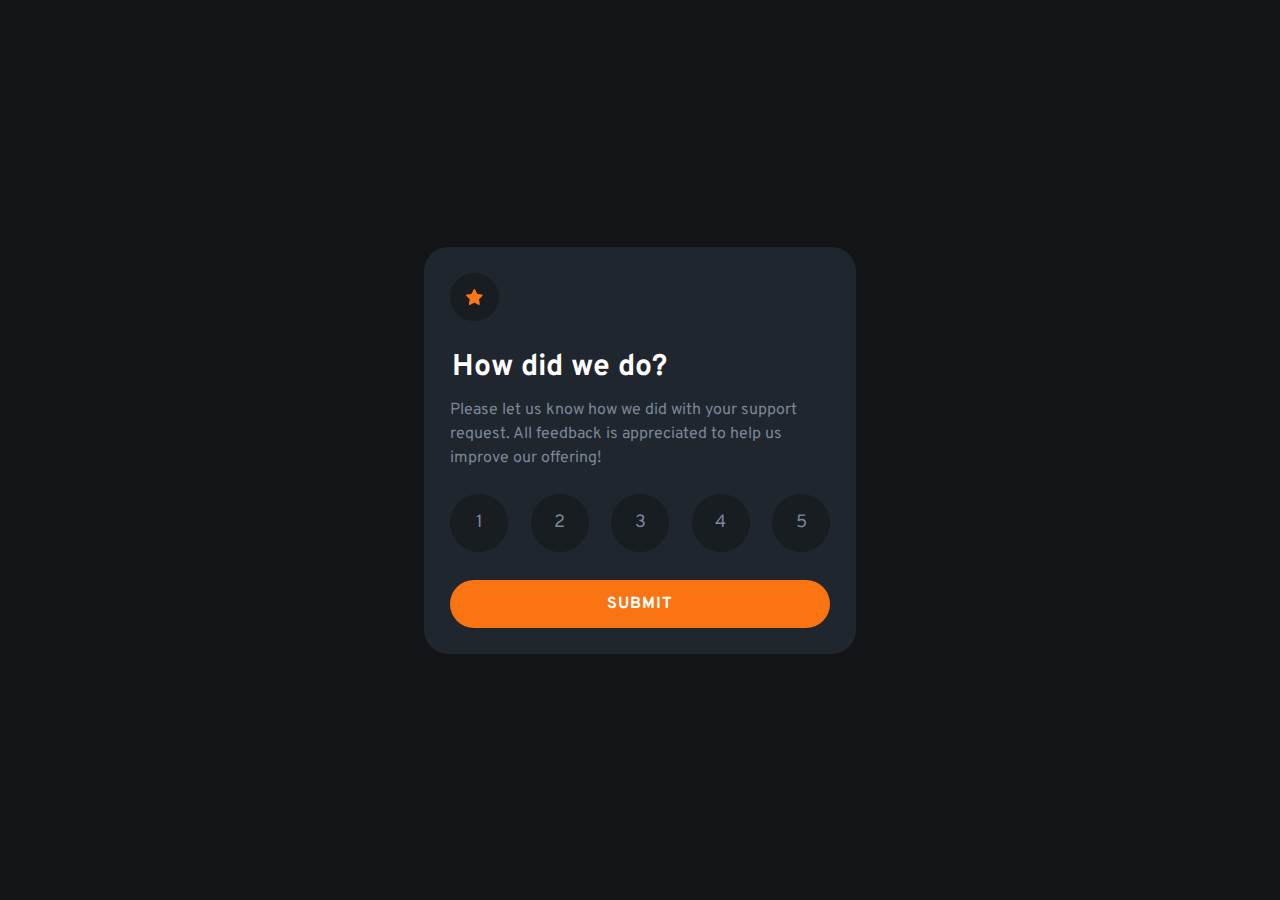
==== index.html @ ef5b9244 "nested form in .container and add name to form" ====
<!DOCTYPE html>
<html lang="en">
<head>
  <meta charset="UTF-8">
  <meta name="viewport" content="width=device-width, initial-scale=1.0"> <!-- displays site properly based on user's device -->

  <link rel="icon" type="image/png" sizes="32x32" href="./images/favicon-32x32.png">

  <!-- CSS -->
  <link rel="stylesheet" href="./styles/index.css">
  <link rel="stylesheet" href="./styles/reset.css">

  <!-- google font -->
  <link rel="preconnect" href="https://fonts.googleapis.com">
  <link rel="preconnect" href="https://fonts.gstatic.com" crossorigin>
  <link href="https://fonts.googleapis.com/css2?family=Overpass:wght@400;700&display=swap" rel="stylesheet">
  
  <title>Frontend Mentor | Interactive rating component</title>

</head>
<body>
  <main>
    <section>
      <h1 class="sr-only">Rating Component</h1>
      <div class="container">
        <form action="#" name="rating">
          <div class="img-wrapper">
            <img src="./images/icon-star.svg" alt="" aria-hidden="true">
          </div>
          <fieldset>
            <legend>How did we do?</legend>
            <p>
              Please let us know how we did with your support request.
              All feedback is appreciated to help us improve our offering!
            </p>
            <div class="radio-button-container">
              <label class="radio-label">
                <div class="value-wrapper"><span>1</span></div>
                <input class="radio-input" type="radio" name="rate" value="1">
              </label>
              <label class="radio-label">
                <div class="value-wrapper"><span>2</span></div>
                <input class="radio-input" type="radio" name="rate" value="2">
              </label>
              <label class="radio-label">
                <div class="value-wrapper"><span>3</span></div>
                <input class="radio-input" type="radio" name="rate" value="3">
              </label>
              <label class="radio-label">
                <div class="value-wrapper"><span>4</span></div>
                <input class="radio-input" type="radio" name="rate" value="4">
              </label>
              <label class="radio-label">
                <div class="value-wrapper"><span>5</span></div>
                <input class="radio-input" type="radio" name="rate" value="5">
              </label>
            </div>
            <input class="button" type="submit" value="submit">
          </fieldset>
        </form>
      </div>
    </section>
  </main>
</body>
</html>
---- styles/index.css ----
/* Base Styles */
:root {
  /* color */
  --clr-primary-400: hsl(25, 97%, 53%);

  --clr-neutral-400: hsl(0, 0%, 100%);
  --clr-neutral-500: hsl(217, 12%, 63%);
  --clr-neutral-600: hsl(216, 12%, 54%);
  --clr-neutral-700: hsl(213, 19%, 18%);
  --clr-neutral-800: hsl(216, 12%, 8%);

  /* font family */
  --ff-main: 'Overpass', sans-serif;
  --ff-body: var(--ff-main);

  /* font size */
  --fs-400: 0.9375rem;
  --fs-body: var(--fw-400);
  
  /* font weight */
  --fw-700: 700;
  --fw-400: 400;

  --fw-bold: var(--fw-700);
  --fw-regular: var(--fw-400);
}

body {
  font-family: var(--ff-body);
  font-size: var(--fs-body);
  font-weight: var(--fw-regular);
  background-color: var(--clr-neutral-800);
  color: var(--clr-neutral-600);
}

.flex {
  display: flex;
  justify-content: center;
  align-items: center;
}

.sr-only {
  border: 0 !important;
  clip: rect(1px, 1px, 1px, 1px) !important;
  clip-path: inset(50%) !important;
  -webkit-clip-path: inset(50%) !important;
  height: 1px !important;
  width: 1px !important;
  position: absolute !important;
  overflow: hidden !important;
  white-space: nowrap !important;
  padding: 0 !important;
  margin: -1px !important;
}

/* General Styles */
main {
  display: grid;
  place-content: center;
  place-items: center;
  height: 100vh;
}

section {
  --max-width: 27rem;
  --padding-inline: 2rem;

  width: min(var(--max-width), 100% - var(--padding-inline));
}

.container {
  background-color: hsla(213, 20%, 18%, 0.7);
  padding: 1.625rem;
  border-radius: 1.5rem;
}

.img-wrapper {
  display: inline-block;
  background-color: hsla(216, 12%, 8%, 0.5);
  border-radius: 50%;
  padding: 1rem;
  margin-bottom: 1rem;
}

fieldset {
  border: 0;
  padding: 0;
}

legend {
  font-size: 1.875rem;
  font-weight: var(--fw-bold);
  color: var(--clr-neutral-400);
  margin-bottom: 0.5rem;
}

p {
  margin-bottom: 1.5rem;
}

.radio-button-container {
  display: flex;
  justify-content: space-between;
  margin-bottom: 1.75rem;
}

.radio-label {
  font-size: 1.125rem;
}

.radio-input {
  display: none;
}

.value-wrapper {
  display: grid;
  place-items: center;
  width: 3.625rem;
  height: 3.625rem;
  background-color: hsla(216, 12%, 8%, 0.5);
  border-radius: 50%;
  cursor: pointer;
}

.button {
  width: 100%;
  background-color: var(--clr-primary-400);
  color: var(--clr-neutral-400);
  font-weight: var(--fw-bold);
  letter-spacing: 1px;
  line-height: 1;
  text-transform: uppercase;
  border: 0;
  border-radius: 999px;
  padding-block: 1rem;
  cursor: pointer;
}

/* Interactive States */

.value-wrapper, .button {
  transition: background-color 0.3s, color 0.3s;
}

.value-wrapper:hover {
  background-color: var(--clr-neutral-500);
  color: var(--clr-neutral-400);
}

.button:hover {
  background-color: var(--clr-neutral-400);
  color: var(--clr-primary-400)
}

@media only screen and (max-width: 400px) {
  body, .button {
    font-size: 0.875rem;
  }

  .img-wrapper {
    margin-bottom: 0.5rem;
  }

  legend {
    font-size: 1.5rem;
  }

  .radio-button-container {
    margin-bottom: 1.375rem;
  }

  .radio-label {
    font-size: 1rem;
  }

  .value-wrapper {
    width: 3rem;
    height: 3rem;
  }

  .button {
    padding-block: 0.875rem;
  }
}

@media only screen and (max-width: 360px) {
  .rating-form-container {
    padding: 1rem;
  }

  .value-wrapper {
    width: 2.5rem;
    height: 2.5rem;
  }
}
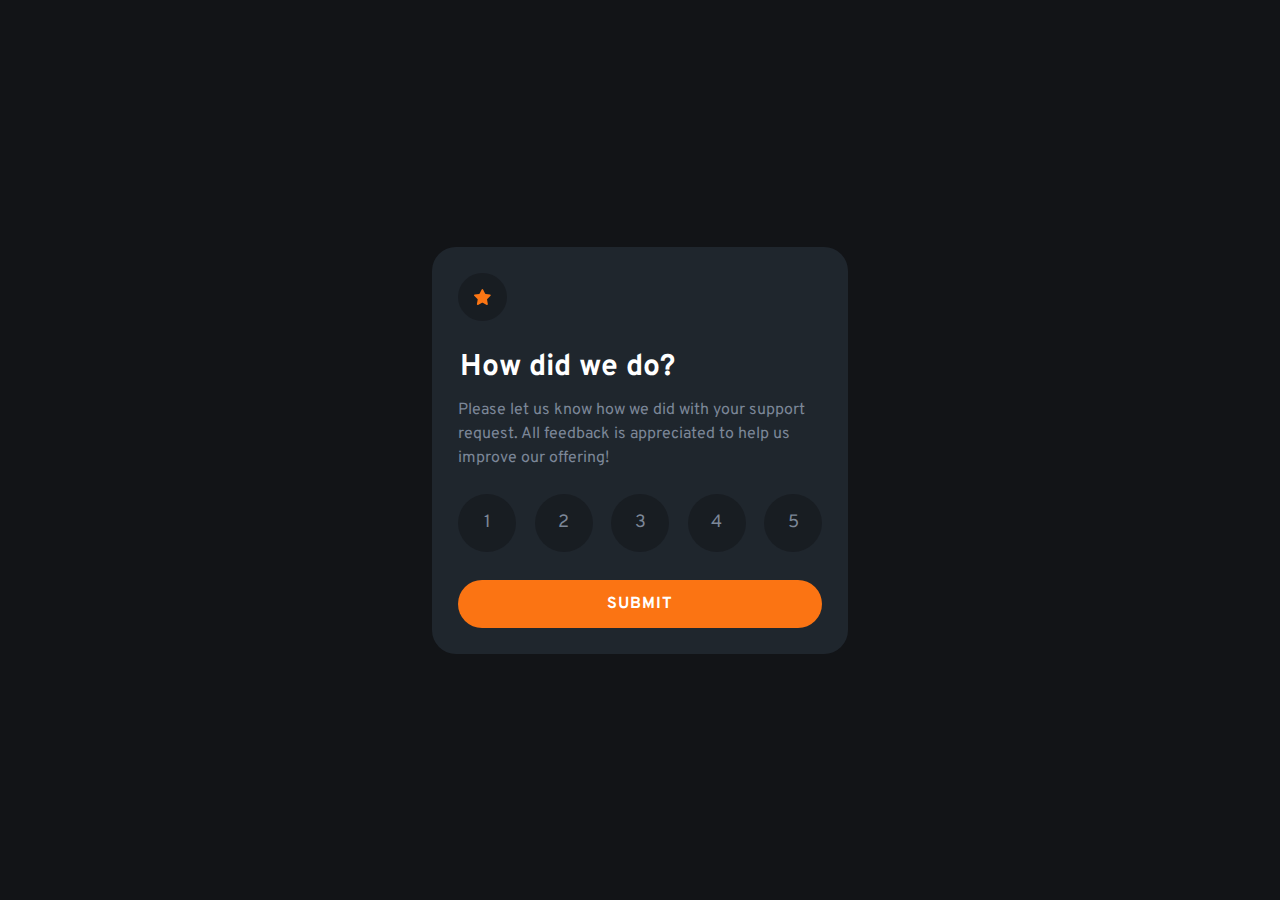
==== commit 2508f4be: "add script for dom manipulation" ====
--- a/index.html
+++ b/index.html
@@ -9,6 +9,7 @@
   <!-- CSS -->
   <link rel="stylesheet" href="./styles/index.css">
   <link rel="stylesheet" href="./styles/reset.css">
+  <link rel="stylesheet" href="./styles/state.css">
 
   <!-- google font -->
   <link rel="preconnect" href="https://fonts.googleapis.com">
@@ -16,43 +17,43 @@
   <link href="https://fonts.googleapis.com/css2?family=Overpass:wght@400;700&display=swap" rel="stylesheet">
   
   <title>Frontend Mentor | Interactive rating component</title>
-
+  <script src="script.js" defer></script>
 </head>
 <body>
   <main>
     <section>
       <h1 class="sr-only">Rating Component</h1>
       <div class="container">
-        <form action="#" name="rating">
+        <form onsubmit="return false;" name="rating">
           <div class="img-wrapper">
             <img src="./images/icon-star.svg" alt="" aria-hidden="true">
           </div>
           <fieldset>
-            <legend>How did we do?</legend>
+            <legend class="heading">How did we do?</legend>
             <p>
               Please let us know how we did with your support request.
               All feedback is appreciated to help us improve our offering!
             </p>
             <div class="radio-button-container">
               <label class="radio-label">
+                <input class="radio-input" type="radio" name="rate" value="1">
                 <div class="value-wrapper"><span>1</span></div>
-                <input class="radio-input" type="radio" name="rate" value="1">
               </label>
               <label class="radio-label">
+                <input class="radio-input" type="radio" name="rate" value="2">
                 <div class="value-wrapper"><span>2</span></div>
-                <input class="radio-input" type="radio" name="rate" value="2">
               </label>
               <label class="radio-label">
+                <input class="radio-input" type="radio" name="rate" value="3">
                 <div class="value-wrapper"><span>3</span></div>
-                <input class="radio-input" type="radio" name="rate" value="3">
               </label>
               <label class="radio-label">
+                <input class="radio-input" type="radio" name="rate" value="4">
                 <div class="value-wrapper"><span>4</span></div>
-                <input class="radio-input" type="radio" name="rate" value="4">
               </label>
               <label class="radio-label">
+                <input class="radio-input" type="radio" name="rate" value="5">
                 <div class="value-wrapper"><span>5</span></div>
-                <input class="radio-input" type="radio" name="rate" value="5">
               </label>
             </div>
             <input class="button" type="submit" value="submit">
--- a/styles/index.css
+++ b/styles/index.css
@@ -87,7 +87,7 @@
   padding: 0;
 }
 
-legend {
+.heading {
   font-size: 1.875rem;
   font-weight: var(--fw-bold);
   color: var(--clr-neutral-400);
@@ -152,6 +152,13 @@
   color: var(--clr-primary-400)
 }
 
+input:checked + .value-wrapper {
+  background-color: var(--clr-primary-400);
+  color: var(--clr-neutral-400);
+}
+
+/* Media queries */
+
 @media only screen and (max-width: 400px) {
   body, .button {
     font-size: 0.875rem;
@@ -161,7 +168,7 @@
     margin-bottom: 0.5rem;
   }
 
-  legend {
+  .heading {
     font-size: 1.5rem;
   }
 
--- a/styles/state.css
+++ b/styles/state.css
@@ -0,0 +1,27 @@
+section {
+  --max-width: 26rem;
+}
+
+.card {
+  display: flex;
+  flex-direction: column;
+  align-items: center;
+  text-align: center;
+}
+
+.card .img-wrapper {
+  background-color: unset;
+  border-radius: unset;
+  padding: unset;
+  padding-top: 1rem;
+  margin-bottom: 1.75rem;
+}
+
+.highlight {
+  color: var(--clr-primary-400);
+  background-color: hsla(216, 12%, 8%, 0.4);
+  border-radius: 999px;
+  padding: 0.75rem 1.75rem;
+  margin-bottom: 1.25rem;
+  line-height: 1;
+}
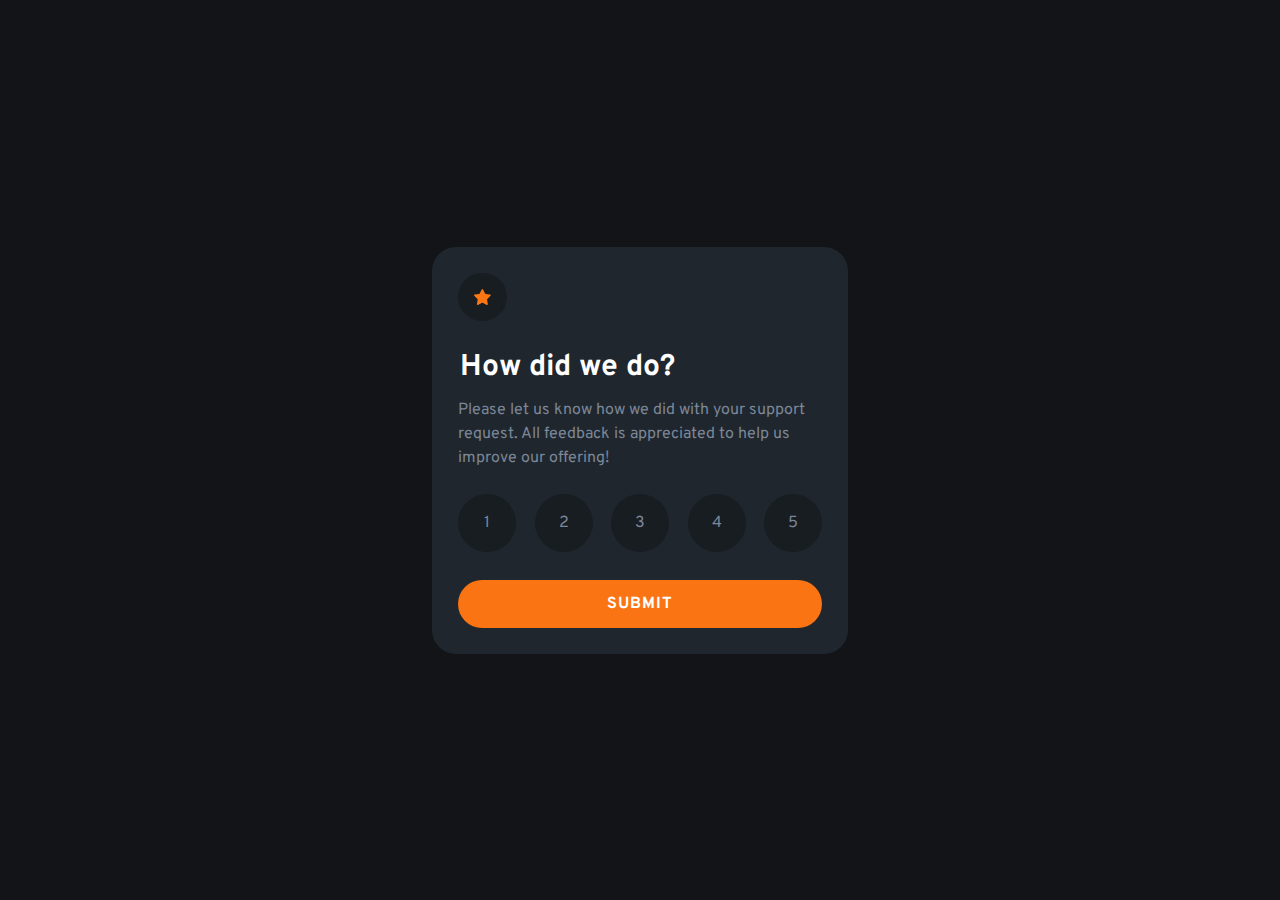
==== commit 776c043f: "refactor radio buttons container" ====
--- a/index.html
+++ b/index.html
@@ -24,7 +24,7 @@
     <section>
       <h1 class="sr-only">Rating Component</h1>
       <div class="container">
-        <form onsubmit="return false;" name="rating">
+        <form name="rating">
           <div class="img-wrapper">
             <img src="./images/icon-star.svg" alt="" aria-hidden="true">
           </div>
@@ -34,28 +34,23 @@
               Please let us know how we did with your support request.
               All feedback is appreciated to help us improve our offering!
             </p>
-            <div class="radio-button-container">
-              <label class="radio-label">
-                <input class="radio-input" type="radio" name="rate" value="1">
-                <div class="value-wrapper"><span>1</span></div>
-              </label>
-              <label class="radio-label">
-                <input class="radio-input" type="radio" name="rate" value="2">
-                <div class="value-wrapper"><span>2</span></div>
-              </label>
-              <label class="radio-label">
-                <input class="radio-input" type="radio" name="rate" value="3">
-                <div class="value-wrapper"><span>3</span></div>
-              </label>
-              <label class="radio-label">
-                <input class="radio-input" type="radio" name="rate" value="4">
-                <div class="value-wrapper"><span>4</span></div>
-              </label>
-              <label class="radio-label">
-                <input class="radio-input" type="radio" name="rate" value="5">
-                <div class="value-wrapper"><span>5</span></div>
-              </label>
-            </div>
+            <ul class="radio-button-container">
+              <li>
+                <label class="value-wrapper"><input class="radio-input" type="radio" name="rate" value="1">1</label>
+              </li>
+              <li>
+                <label class="value-wrapper"><input class="radio-input" type="radio" name="rate" value="2">2</label>
+              </li>
+              <li>
+                <label class="value-wrapper"><input class="radio-input" type="radio" name="rate" value="3">3</label>
+              </li>
+              <li>
+                <label class="value-wrapper"><input class="radio-input" type="radio" name="rate" value="4">4</label>
+              </li>
+              <li>
+                <label class="value-wrapper"><input class="radio-input" type="radio" name="rate" value="5">5</label>
+              </li>
+            </ul>
             <input class="button" type="submit" value="submit">
           </fieldset>
         </form>
--- a/styles/index.css
+++ b/styles/index.css
@@ -139,10 +139,10 @@
 /* Interactive States */
 
 .value-wrapper, .button {
-  transition: background-color 0.3s, color 0.3s;
-}
-
-.value-wrapper:hover {
+  transition: background-color 0.15s, color 0.15s;
+}
+
+.value-wrapper:active, .value-wrapper:hover {
   background-color: var(--clr-neutral-500);
   color: var(--clr-neutral-400);
 }
@@ -152,7 +152,11 @@
   color: var(--clr-primary-400)
 }
 
-input:checked + .value-wrapper {
+.button:focus {
+  outline: 1px solid var(--clr-neutral-400);
+}
+
+.checked {
   background-color: var(--clr-primary-400);
   color: var(--clr-neutral-400);
 }
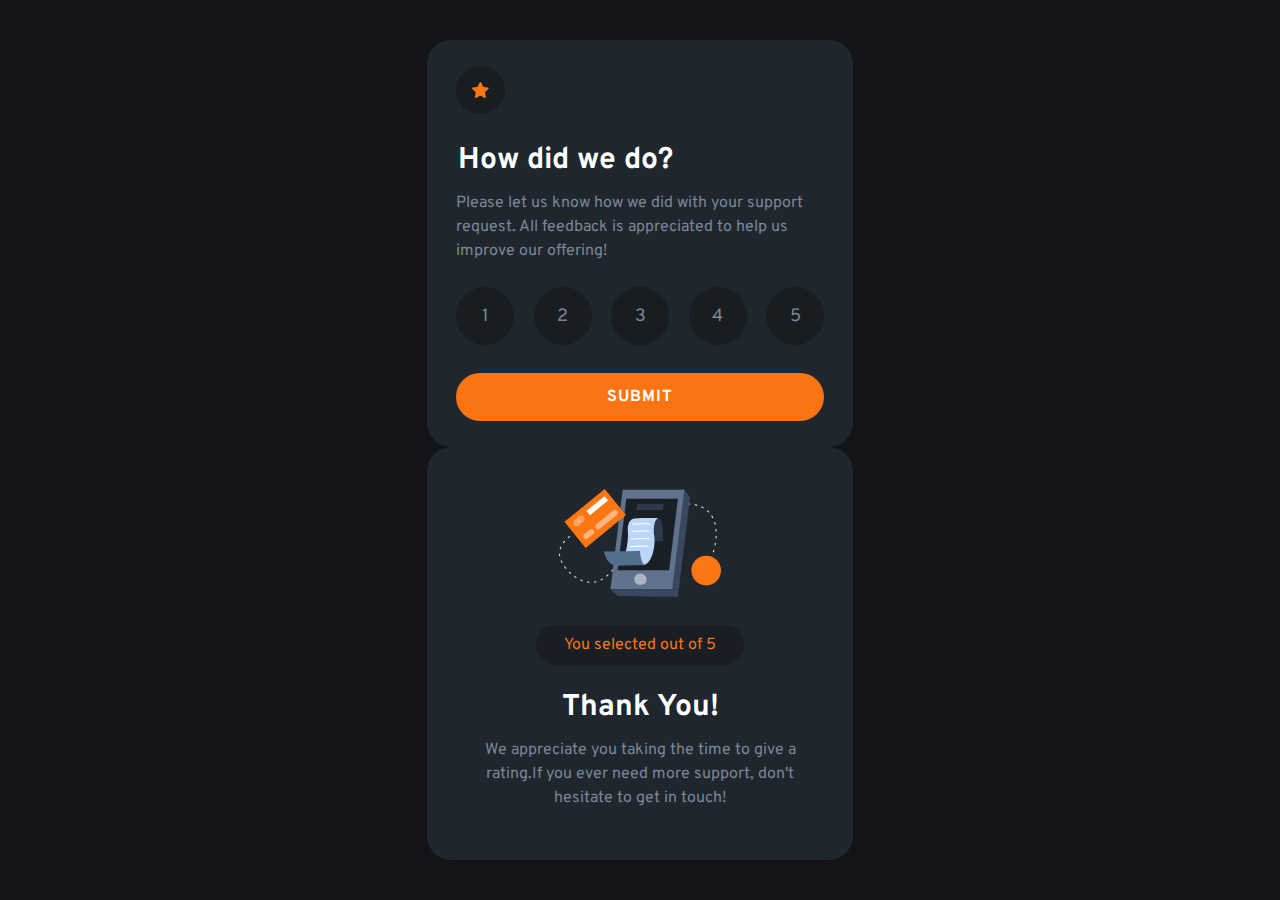
==== commit 3ba5fce3: "add card container" ====
--- a/index.html
+++ b/index.html
@@ -23,7 +23,7 @@
   <main>
     <section>
       <h1 class="sr-only">Rating Component</h1>
-      <div class="container">
+      <div id="form-container" class="container">
         <form name="rating">
           <div class="img-wrapper">
             <img src="./images/icon-star.svg" alt="" aria-hidden="true">
@@ -51,9 +51,19 @@
                 <label class="value-wrapper"><input class="radio-input" type="radio" name="rate" value="5">5</label>
               </li>
             </ul>
-            <input class="button" type="submit" value="submit">
+            <input class="button" type="button" value="submit">
           </fieldset>
         </form>
+      </div>
+      <div id="state-container" class="container card">
+        <div class="img-wrapper">
+          <img src="./images/illustration-thank-you.svg" alt="" aria-hidden="true">
+        </div>
+        <p class="highlight">You selected <span data-rate-value></span> out of 5</p>
+        <p class="heading">Thank You!</p>
+        <p>
+          We appreciate you taking the time to give a rating.If you ever need more support, don't hesitate to get in touch!
+        </p>
       </div>
     </section>
   </main>
--- a/styles/index.css
+++ b/styles/index.css
@@ -62,7 +62,7 @@
 }
 
 section {
-  --max-width: 27rem;
+  --max-width: 26.6rem;
   --padding-inline: 2rem;
 
   width: min(var(--max-width), 100% - var(--padding-inline));
@@ -70,7 +70,7 @@
 
 .container {
   background-color: hsla(213, 20%, 18%, 0.7);
-  padding: 1.625rem;
+  padding: 1.625rem 1.8rem;
   border-radius: 1.5rem;
 }
 
@@ -104,10 +104,6 @@
   margin-bottom: 1.75rem;
 }
 
-.radio-label {
-  font-size: 1.125rem;
-}
-
 .radio-input {
   display: none;
 }
@@ -115,6 +111,7 @@
 .value-wrapper {
   display: grid;
   place-items: center;
+  font-size: 1.125rem;
   width: 3.625rem;
   height: 3.625rem;
   background-color: hsla(216, 12%, 8%, 0.5);
--- a/styles/state.css
+++ b/styles/state.css
@@ -1,7 +1,3 @@
-section {
-  --max-width: 26rem;
-}
-
 .card {
   display: flex;
   flex-direction: column;
